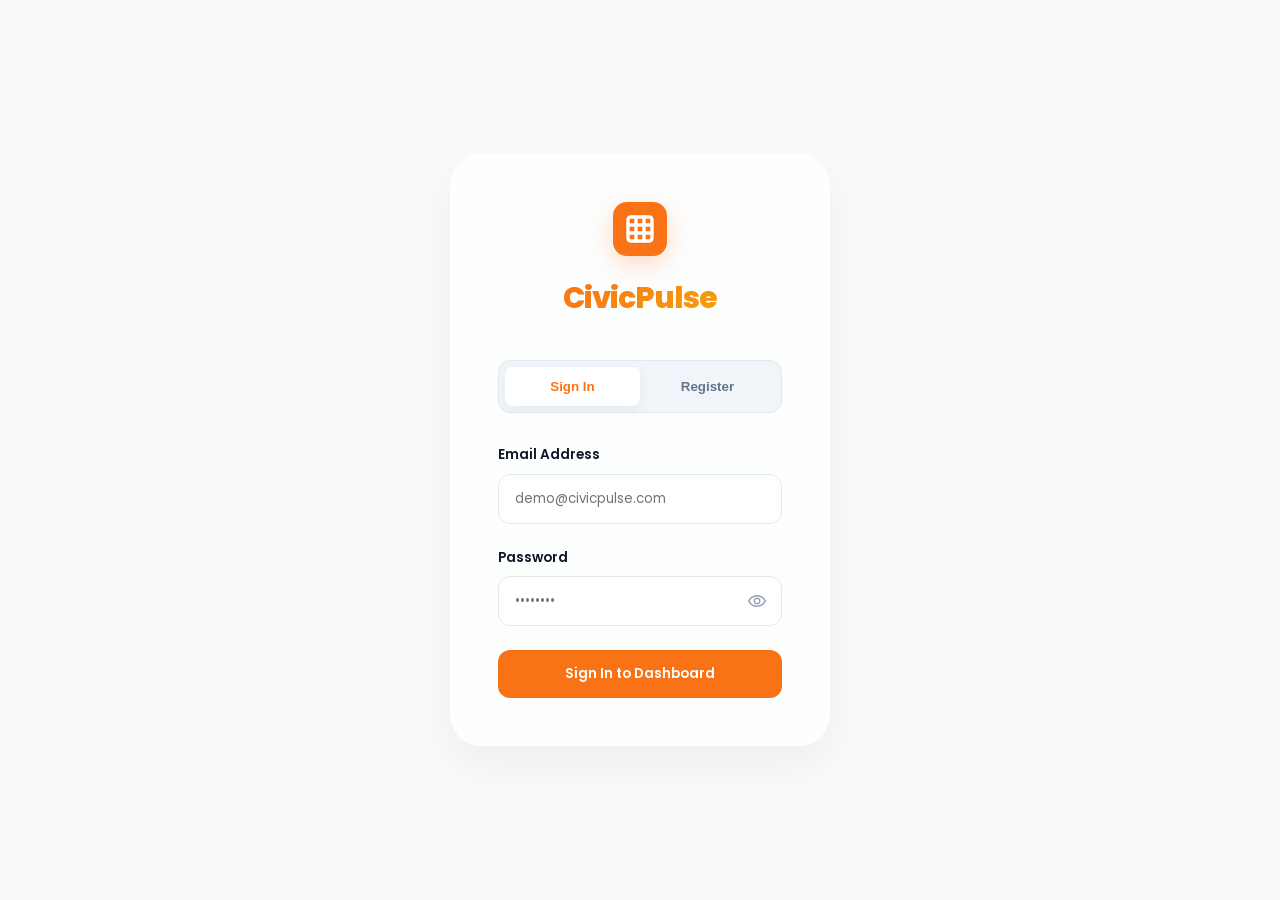
==== index.html @ e0be7079 "first commit" ====
<!DOCTYPE html>
<html lang="en">
<head>
  <script>
    (function() {
      const user = localStorage.getItem('cp_user');
      // If no user, or garbage data, redirect immediately
      if (!user || user === "null" || user === "undefined" || user === "{}") {
        window.location.replace('login.html');
      }
    })();
  </script>
  <style>body { display: none !important; }</style>
  <meta charset="UTF-8">
  <meta name="viewport" content="width=device-width, initial-scale=1.0">
  <title>CivicPulse — Community Issue Reporting</title>
  
  <!-- Fonts & Icons -->
  <link rel="preconnect" href="https://fonts.googleapis.com">
  <link rel="preconnect" href="https://fonts.gstatic.com" crossorigin>
  <link href="https://fonts.googleapis.com/css2?family=Poppins:wght@300;400;500;600;700;800;900&display=swap" rel="stylesheet">
  <link rel="stylesheet" href="https://fonts.googleapis.com/css2?family=Material+Symbols+Outlined:opsz,wght,FILL,GRAD@20..48,100..700,0..1,-50..200" />
  
  <!-- Styles -->
  <link rel="stylesheet" href="style.css">
</head>
<body>

  <div class="animated-bg">
    <div class="blob blob-1"></div>
    <div class="blob blob-2"></div>
    <div class="blob blob-3"></div>
  </div>

  <!-- APP LAYOUT -->

  <!-- APP LAYOUT -->
  <div id="app">
    <!-- SIDEBAR -->
    <aside class="sidebar" id="sidebar">
      <div class="sidebar-logo">
        <div class="sidebar-logo-icon">
          <svg width="24" height="24" viewBox="0 0 24 24" fill="none" stroke="white" stroke-width="2" stroke-linecap="round" stroke-linejoin="round"><rect x="3" y="3" width="18" height="18" rx="2" ry="2"></rect><path d="M9 3v18"></path><path d="M15 3v18"></path><path d="M3 9h18"></path><path d="M3 15h18"></path></svg>
        </div>
        <span>CivicPulse</span>
      </div>
      
      <nav class="sidebar-nav">
        <div class="nav-section-label">Main Menu</div>
        <a class="nav-item active" onclick="showPage('dashboard')" data-page="dashboard">
          <span class="material-symbols-outlined">dashboard</span> Dashboard
        </a>
        <a class="nav-item" onclick="showPage('report')" data-page="report">
          <span class="material-symbols-outlined">edit_note</span> Report Issue
        </a>
        
        <div class="nav-section-label">Community</div>
        <a class="nav-item" onclick="showPage('dashboard', 'All')" data-page="dashboard-all">
          <span class="material-symbols-outlined" style="display: inline-block;">group</span> All Issues
          <span id="open-count" style="margin-left: auto; background: var(--danger); color: white; padding: 2px 8px; border-radius: 10px; font-size: 10px; font-weight: 800;">0</span>
        </a>
        
        <div class="nav-section-label">Account</div>
        <a class="nav-item" onclick="showPage('profile')" data-page="profile">
          <span class="material-symbols-outlined">person</span> My Profile
        </a>
        <a class="nav-item" onclick="handleLogout()">
          <span class="material-symbols-outlined">logout</span> Sign Out
        </a>
      </nav>

      <div class="sidebar-bottom">
        <div class="sidebar-user" onclick="showPage('profile')">
          <div class="user-avatar" id="sidebar-avatar">U</div>
          <div class="user-info">
            <div class="user-name" id="sidebar-name">User Name</div>
            <div class="user-role">Premium Citizen</div>
          </div>
          <span class="material-symbols-outlined" style="font-size: 18px; color: var(--text-muted)">settings</span>
        </div>
      </div>
    </aside>

    <!-- TOPBAR -->
    <header class="topbar">
      <div class="topbar-left">
        <button class="topbar-btn mobile-menu-btn" onclick="toggleSidebar()">
          <span class="material-symbols-outlined">menu</span>
        </button>
        <h1 id="topbar-title">Dashboard</h1>
      </div>
      
      <div class="search-bar">
        <span class="material-symbols-outlined search-icon">search</span>
        <input type="text" placeholder="Search issues, locations..." oninput="handleGlobalSearch(this.value)">
      </div>
      
      <div class="topbar-actions">
        <button class="topbar-btn">
          <span class="material-symbols-outlined">notifications</span>
        </button>
        <div class="topbar-avatar" id="topbar-avatar">D</div>
      </div>
    </header>

    <main class="main-content">
      <!-- GLOBAL ANNOUNCEMENT BAR -->
      <div id="announcement-bar" style="margin-bottom: 32px; border-radius: 16px; background: linear-gradient(90deg, #1E293B, #334155); color: white; padding: 16px 24px; box-shadow: 0 10px 30px rgba(0,0,0,0.15); display: none;">
        <!-- Dynamic Content -->
      </div>

      <!-- DASHBOARD PAGE -->
      <div class="page active" id="page-dashboard">
        <div id="dashboard-default-header">
          <div class="page-header">
            <h2>Community Dashboard</h2>
            <p>Real-time updates on civic issues and resolutions.</p>
          </div>

          <div class="stats-grid" id="stats-grid">
            <div class="stat-card">
              <div class="stat-card-header">
                <div class="stat-icon blue">
                  <span class="material-symbols-outlined">assignment</span>
                </div>
                <span class="stat-change up">+12%</span>
              </div>
              <div class="stat-value" id="stat-total">0</div>
              <div class="stat-label">Total Reports</div>
            </div>
            <div class="stat-card">
              <div class="stat-card-header">
                <div class="stat-icon red">
                  <span class="material-symbols-outlined">error</span>
                </div>
                <span class="stat-change down">-2</span>
              </div>
              <div class="stat-value" id="stat-open">0</div>
              <div class="stat-label">Active Issues</div>
            </div>
            <div class="stat-card">
              <div class="stat-card-header">
                <div class="stat-icon yellow">
                  <span class="material-symbols-outlined">build</span>
                </div>
                <span class="stat-change up">+5</span>
              </div>
              <div class="stat-value" id="stat-progress">0</div>
              <div class="stat-label">In Progress</div>
            </div>
            <div class="stat-card">
              <div class="stat-card-header">
                <div class="stat-icon green">
                  <span class="material-symbols-outlined">check_circle</span>
                </div>
                <span class="stat-change up">+8</span>
              </div>
              <div class="stat-value" id="stat-resolved-count">0</div>
              <div class="stat-label">Resolved Case</div>
            </div>
          </div>
        </div>

        <div id="search-results-header" style="display: none; margin-bottom: 40px;">
          <div class="page-header">
            <h2>Search Results</h2>
            <p>Found <span id="search-count" style="font-weight: 800; color: var(--primary);">0</span> matching reports across your community.</p>
          </div>
        </div>
        
        <!-- TRENDING BANNER (From Image) -->
        <div class="trending-card">
          <div class="trending-content">
            <span class="trending-badge">TRENDING</span>
            <h3>Emergency Water Main Break — OMR</h3>
            <p>Starting at 8 AM • Est. 6hrs Repair</p>
            <button class="trending-btn" onclick="viewIssueDetail(3)">
              View Details <span class="material-symbols-outlined">arrow_forward</span>
            </button>
          </div>
          <div class="trending-icon-wrap">
            <span class="material-symbols-outlined trending-icon">auto_awesome</span>
          </div>
        </div>

        <div class="filter-bar">
          <button class="filter-chip active" onclick="filterIssues('All', this)">All Feeds</button>
          <button class="filter-chip" onclick="filterIssues('Road', this)">Roads</button>
          <button class="filter-chip" onclick="filterIssues('Water', this)">Water</button>
          <button class="filter-chip" onclick="filterIssues('Garbage', this)">Sanitation</button>
          <button class="filter-chip" onclick="filterIssues('Electricity', this)">Power</button>
        </div>

        <div class="issues-grid" id="issuesGrid"></div>
      </div>

      <!-- REPORT PAGE -->
      <div class="page" id="page-report">
        <div class="page-header">
          <h2>Report Issue</h2>
          <p>Document and submit civic issues in your area.</p>
        </div>
        <div class="section-card" style="max-width: 800px;">
          <div class="form-group">
            <label>Title</label>
            <input type="text" class="form-input" id="issue-title" placeholder="What's the issue?">
          </div>
          <div style="display: grid; grid-template-columns: 1fr 1fr; gap: 20px;">
            <div class="form-group">
              <label>Category</label>
              <select class="form-select" id="issue-category">
                <option value="Road">Road / Pothole</option>
                <option value="Water">Water / Leakage</option>
                <option value="Garbage">Garbage / Waste</option>
                <option value="Electricity">Power Issue</option>
                <option value="Streetlight">Streetlight</option>
                <option value="Park">Park / Public Space</option>
              </select>
            </div>
            <div class="form-group">
              <label>Location</label>
              <input type="text" class="form-input" id="issue-street" placeholder="Street / Area">
            </div>
          </div>
          <div class="form-group">
            <label>Description</label>
            <textarea class="form-textarea" id="issue-desc" rows="4" placeholder="Describe the problem details..."></textarea>
          </div>
          <button class="btn btn-primary" id="submitBtn" onclick="submitIssue()">Submit Report</button>
        </div>
      </div>

      <!-- DETAIL PAGE -->
      <div class="page" id="page-detail">
        <div id="detail-content"></div>
      </div>

      <!-- ADMIN MANAGE PAGE -->
      <div class="page" id="page-manage">
        <div class="page-header">
          <h2>Issue Management Console</h2>
          <p>Verify reports, assign volunteers, and track neighborhood resolution progress.</p>
        </div>
        <div class="stats-grid">
          <div class="stat-card">
            <span class="material-symbols-outlined" style="color: var(--primary)">pending_actions</span>
            <div class="stat-value">12</div>
            <div class="stat-label">Pending Verification</div>
          </div>
          <div class="stat-card">
            <span class="material-symbols-outlined" style="color: var(--warning)">engineering</span>
            <div class="stat-value">8</div>
            <div class="stat-label">Critical Assignments</div>
          </div>
        </div>
        <div id="adminIssuesGrid" class="issues-grid" style="margin-top: 30px;">
          <!-- Content populated via JS -->
        </div>
      </div>

      <!-- ANALYTICS PAGE -->
      <div class="page" id="page-analytics">
        <div class="page-header">
          <h2>City Analytics & Insights</h2>
          <p>Data-driven overview of metropolitan issues and resolution efficiency.</p>
        </div>
        
        <div class="stats-grid">
          <div class="stat-card">
            <div class="stat-label">Response Time</div>
            <div class="stat-value">4.2h</div>
            <div class="stat-change up">Avg. Efficiency</div>
          </div>
          <div class="stat-card">
            <div class="stat-label">Resolution Rate</div>
            <div class="stat-value">88%</div>
            <div class="stat-change up">+5% this month</div>
          </div>
          <div class="stat-card">
            <div class="stat-label">Active Volunteers</div>
            <div class="stat-value">1,240</div>
            <div class="stat-change up">+12 today</div>
          </div>
        </div>

        <div class="section-card" style="margin-top: 32px;">
          <div class="section-title">Issue Distribution by Category</div>
          <div class="health-grid" style="grid-template-columns: repeat(auto-fit, minmax(200px, 1fr));">
            <div class="health-item">
              <div class="health-meta"><strong>Roads</strong><span>35%</span></div>
              <div class="pulse-bar"><div class="pulse-inner pulse-blue" style="width: 35%"></div></div>
            </div>
            <div class="health-item">
              <div class="health-meta"><strong>Sanitation</strong><span>25%</span></div>
              <div class="pulse-bar"><div class="pulse-inner pulse-blue" style="width: 25%"></div></div>
            </div>
            <div class="health-item">
              <div class="health-meta"><strong>Water</strong><span>20%</span></div>
              <div class="pulse-bar"><div class="pulse-inner pulse-blue" style="width: 20%"></div></div>
            </div>
            <div class="health-item">
              <div class="health-meta"><strong>Others</strong><span>20%</span></div>
              <div class="pulse-bar"><div class="pulse-inner pulse-blue" style="width: 20%"></div></div>
            </div>
          </div>
        </div>
      </div>

      <!-- SUPER ADMIN GLOBAL CONTROL -->
      <div class="page" id="page-global">
        <div class="page-header">
          <div class="government-badge">
            <span class="material-symbols-outlined">verified_user</span>
            OFFICIAL EXECUTIVE OVERSIGHT
          </div>
          <h2>Global System Control</h2>
          <p>Strategic oversight of city departments, legislative budgets, and macro civic datasets.</p>
        </div>
        
        <div class="executive-grid">
          <div class="exec-card primary">
            <div class="exec-label">Projected Yearly Budget</div>
            <div class="exec-value">₹4.2 Cr</div>
            <div class="exec-chart">↑ 14% vs Last Quarter</div>
          </div>
          <div class="exec-card">
            <div class="exec-label">On-Duty Officers</div>
            <div class="exec-value">254</div>
            <div class="exec-chart">City-Wide Deployment</div>
          </div>
          <div class="exec-card">
            <div class="exec-label">System Integrity</div>
            <div class="exec-value">99.9%</div>
            <div class="exec-chart">Operational Status</div>
          </div>
        </div>

        <div class="broadcast-console">
           <div class="console-header">
             <span class="material-symbols-outlined">campaign</span>
             <h3>Emergency Broadcast System</h3>
           </div>
           <p>Post a government notice that will override all community feeds instantly.</p>
           <textarea id="announcement-input" class="form-input console-input" placeholder="Enter executive directive..."></textarea>
           <div style="display: flex; justify-content: flex-end;">
             <button class="btn btn-primary exec-btn" onclick="postAnnouncement()">
               <span class="material-symbols-outlined">send</span> BROADCAST NOTICE
             </button>
           </div>
        </div>
      </div>

      <!-- SYSTEM HEALTH (IMPLEMENTED) -->
      <div class="page" id="page-system">
        <div class="page-header">
          <h2>Infrastructure Status</h2>
          <p>Real-time technical heartbeat of the CivicPulse metropolitan network.</p>
        </div>
        
        <div class="health-grid">
          <div class="health-item">
            <div class="health-meta">
              <strong>Database Cluster</strong>
              <span>Latency: 12ms</span>
            </div>
            <div class="pulse-bar"><div class="pulse-inner pulse-green" style="width: 95%"></div></div>
          </div>
          <div class="health-item">
            <div class="health-meta">
              <strong>Asset Storage</strong>
              <span>Usage: 4.2 TB / 10 TB</span>
            </div>
            <div class="pulse-bar"><div class="pulse-inner pulse-blue" style="width: 42%"></div></div>
          </div>
          <div class="health-item">
            <div class="health-meta">
              <strong>API Gateway</strong>
              <span>Threats Blocked: 24 (Today)</span>
            </div>
            <div class="pulse-bar"><div class="pulse-inner pulse-green" style="width: 100%"></div></div>
          </div>
        </div>

        <div class="system-monitor-card">
           <div class="monitor-header">
             <div class="live-blink"></div>
             <span>LIVE TRAFFIC MONITOR</span>
           </div>
           <div class="mock-graph">
             <svg width="100%" height="80" viewBox="0 0 1000 100" preserveAspectRatio="none">
               <path d="M0,80 L50,70 L100,85 L150,40 L200,60 L250,20 L300,50 L350,90 L400,30 L450,15 L500,45 L550,75 L600,10 L650,25 L700,55 L750,85 L800,20 L850,40 L900,10 L1000,30" fill="none" stroke="var(--primary)" stroke-width="2">
                 <animate attributeName="d" from="M0,80 L50,70 L100,85 L150,40 L200,60 L250,20 L300,50 L350,90 L400,30 L450,15 L500,45 L550,75 L600,10 L650,25 L700,55 L750,85 L800,20 L850,40 L900,10 L1000,30" to="M0,70 L50,80 L100,75 L150,50 L200,55 L250,30 L300,60 L350,80 L400,40 L450,25 L500,55 L550,65 L600,20 L650,35 L700,45 L750,75 L800,30 L850,50 L900,20 L1000,40" dur="5s" repeatCount="indefinite" />
               </path>
             </svg>
           </div>
        </div>
      </div>

      <!-- USER MANAGEMENT -->
      <div class="page" id="page-users">
        <div class="page-header">
          <h2>Citizen & Staff Management</h2>
          <p>Monitor user activity, handle reports against users, and verify premium citizens.</p>
        </div>
        <div class="card" style="padding: 20px;">
           <table style="width: 100%; text-align: left; border-collapse: collapse;">
             <tr style="border-bottom: 1px solid var(--border-color); color: var(--text-light); font-size: 0.8rem;">
               <th style="padding: 12px;">USER</th>
               <th style="padding: 12px;">ROLE</th>
               <th style="padding: 12px;">STATUS</th>
             </tr>
             <tr>
               <td style="padding: 12px;">Deepa R.</td>
               <td style="padding: 12px;">Citizen</td>
               <td style="padding: 12px;"><span class="status-badge status-resolved">Active</span></td>
             </tr>
             <tr>
               <td style="padding: 12px;">Inspector Rahul</td>
               <td style="padding: 12px;">Admin</td>
               <td style="padding: 12px;"><span class="status-badge status-open">On Duty</span></td>
             </tr>
           </table>
        </div>
      </div>

      <!-- PROFILE PAGE -->
      <div class="page" id="page-profile">
        <div class="page-header">
          <h2>My Profile</h2>
          <p>Your activity and contribution status.</p>
        </div>
        <div class="detail-grid">
          <div class="detail-main">
            <div class="section-card flex items-center gap-3">
              <div id="profile-avatar-large" class="user-avatar" style="width: 80px; height: 80px; font-size: 32px;">U</div>
              <div>
                <h3 id="profile-name-display" style="font-size: 1.5rem; color: white;">User Name</h3>
                <p id="profile-email-display" style="color: var(--text-muted);">email@example.com</p>
              </div>
            </div>
            <div class="section-card">
              <div class="section-title">My Reports</div>
              <div id="my-issues-list"></div>
            </div>
          </div>
        </div>
      </div>
    </main>

    <div id="toastContainer" class="toast-container"></div>
  </div>

  <script src="script.js" defer></script>
</body>
</html>
---- style.css ----
:root {
  --bg-primary: #F8FAFC;
  --bg-secondary: #FFFFFF;
  --bg-tertiary: #F1F5F9;
  
  --primary: #F97316;
  --primary-hover: #EA580C;
  --primary-dim: rgba(249, 115, 22, 0.08);
  
  --success: #10B981;
  --success-dim: rgba(16, 185, 129, 0.08);
  
  --warning: #F59E0B;
  --warning-dim: rgba(245, 158, 11, 0.08);
  
  --danger: #EF4444;
  --danger-dim: rgba(239, 68, 68, 0.08);
  
  --text-main: #0F172A;
  --text-muted: #64748B;
  --text-light: #94A3B8;
  
  --border-color: #E2E8F0;
  --card-shadow: 0 10px 25px -5px rgba(0, 0, 0, 0.05), 0 8px 10px -6px rgba(0, 0, 0, 0.05);
  --sidebar-width: 280px;
  --topbar-height: 80px;
  --radius: 20px;
  --radius-sm: 12px;
  
  /* Category Colors */
  --cat-road: #EFF6FF;
  --icon-road: #2563EB;
  --cat-water: #F0FDF4;
  --icon-water: #16A34A;
  --cat-garbage: #FFFBEB;
  --icon-garbage: #D97706;
  --cat-electricity: #FAF5FF;
  --icon-electricity: #9333EA;
  --cat-streetlight: #EEF2FF;
  --icon-streetlight: #4F46E5;
  --cat-park: #F0FDFA;
  --icon-park: #0D9488;
  
  --primary-gradient: linear-gradient(135deg, #F97316 0%, #F59E0B 100%);
  --primary-shadow: 0 8px 25px rgba(249, 115, 22, 0.2);
}

/* ===================== BASE ===================== */
*, *::before, *::after { box-sizing: border-box; margin: 0; padding: 0; }

html { scroll-behavior: smooth; }

body {
  font-family: 'Poppins', sans-serif;
  background: var(--bg-primary);
  color: var(--text-main);
  overflow-x: hidden;
  min-height: 100vh;
  line-height: 1.5;
  -webkit-font-smoothing: antialiased;
}

.material-symbols-outlined {
  font-family: 'Material Symbols Outlined' !important;
  font-weight: normal;
  font-style: normal;
  display: inline-block;
  line-height: 1;
  text-transform: none;
  letter-spacing: normal;
  word-wrap: normal;
  white-space: nowrap;
  direction: ltr;
  font-feature-settings: 'liga';
}

/* ===================== UTILITY ===================== */
.hidden { display: none !important; }
.flex { display: flex; }
.flex-col { flex-direction: column; }
.items-center { align-items: center; }
.justify-between { justify-content: space-between; }
.gap-1 { gap: 8px; }
.gap-2 { gap: 16px; }
.gap-3 { gap: 24px; }
.w-full { width: 100%; }
.text-center { text-align: center; }

/* ===================== SCROLLBAR ===================== */
::-webkit-scrollbar { width: 6px; }
::-webkit-scrollbar-track { background: var(--bg-tertiary); }
::-webkit-scrollbar-thumb { background: var(--text-light); border-radius: 4px; }
::-webkit-scrollbar-thumb:hover { background: var(--primary); }

/* ===================== ANIMATED BG ===================== */
.animated-bg {
  position: fixed; inset: 0; z-index: 0;
  background: #F8FAFC;
  overflow: hidden;
}

.animated-bg::before {
  content: '';
  position: absolute; inset: 0;
  background-image: 
    radial-gradient(circle at 2px 2px, #E2E8F0 1px, transparent 0);
  background-size: 40px 40px;
  animation: gridDrift 100s linear infinite;
  opacity: 0.5;
}

.animated-bg::after {
  content: '';
  position: absolute; inset: 0;
  background: 
    radial-gradient(circle at 10% 10%, rgba(249, 115, 22, 0.08) 0%, transparent 40%),
    radial-gradient(circle at 90% 90%, rgba(16, 185, 129, 0.08) 0%, transparent 40%),
    radial-gradient(circle at 50% 50%, rgba(249, 115, 22, 0.05) 0%, transparent 60%);
  filter: blur(60px);
  animation: meshFlow 20s ease-in-out infinite alternate;
}

@keyframes meshFlow {
  0% { transform: scale(1) translate(0, 0); }
  100% { transform: scale(1.1) translate(20px, 20px); }
}

@keyframes gridDrift { 0% { transform: translate(0,0); } 100% { transform: translate(40px,40px); } }
@keyframes spin { from { transform: rotate(0deg); } to { transform: rotate(360deg); } }

.blob {
  position: absolute;
  width: 500px; height: 500px;
  background: var(--primary-gradient);
  filter: blur(80px);
  opacity: 0.15;
  border-radius: 50%;
  z-index: 0;
}
/* ===================== EXECUTIVE UI (IAS/IPS/MLA) ===================== */
.government-badge {
  display: inline-flex;
  align-items: center;
  gap: 8px;
  background: rgba(249, 115, 22, 0.1);
  color: var(--primary);
  padding: 8px 16px;
  border-radius: 100px;
  font-size: 0.75rem;
  font-weight: 800;
  letter-spacing: 1px;
  margin-bottom: 16px;
  border: 1px solid rgba(249, 115, 22, 0.2);
}

.executive-grid {
  display: grid;
  grid-template-columns: repeat(auto-fit, minmax(280px, 1fr));
  gap: 24px;
  margin-top: 32px;
}

.exec-card {
  background: white;
  padding: 32px;
  border-radius: 24px;
  border: 1px solid var(--border-color);
  box-shadow: 0 10px 30px rgba(0,0,0,0.03);
  transition: all 0.4s cubic-bezier(0.16, 1, 0.3, 1);
  animation: cardEntry 0.6s ease-out backwards;
}

.exec-card:nth-child(2) { animation-delay: 0.1s; }
.exec-card:nth-child(3) { animation-delay: 0.2s; }

@keyframes cardEntry {
  from { opacity: 0; transform: translateY(20px); }
  to { opacity: 1; transform: translateY(0); }
}

.exec-card.primary {
  background: linear-gradient(135deg, #1E293B 0%, #334155 100%);
  color: white;
  border: none;
}

.exec-card:hover { 
  transform: translateY(-5px); 
  box-shadow: 0 20px 40px rgba(0,0,0,0.06); 
}

.exec-label { font-size: 0.85rem; font-weight: 600; opacity: 0.7; margin-bottom: 12px; }
.exec-value { font-size: 2.25rem; font-weight: 800; letter-spacing: -1px; margin-bottom: 8px; }
.exec-chart { font-size: 0.8rem; font-weight: 700; color: #10B981; }
.exec-card.primary .exec-chart { color: #34D399; }

.broadcast-console {
  margin-top: 40px;
  background: #F8FAFC;
  border: 1px solid var(--border-color);
  padding: 40px;
  border-radius: 32px;
}

.console-header {
  display: flex;
  align-items: center;
  gap: 16px;
  margin-bottom: 16px;
}

.console-header h3 { font-size: 1.5rem; color: var(--text-main); }
.console-header span { color: var(--primary); font-size: 32px; }

.console-input {
  min-height: 150px;
  background: white;
  margin: 24px 0;
  border-radius: 20px;
  padding: 24px;
  font-size: 1.05rem;
}

.exec-btn {
  padding: 16px 48px;
  border-radius: 14px;
  font-weight: 700;
  font-size: 
  0.95rem;
  letter-spacing: 0.5px;
}

/* ===================== SYSTEM HEALTH UI ===================== */
.health-grid {
  display: grid;
  grid-template-columns: repeat(auto-fit, minmax(320px, 1fr));
  gap: 24px;
  margin-top: 32px;
}

.health-item {
  background: white;
  padding: 24px;
  border-radius: 20px;
  border: 1px solid var(--border-color);
}

.health-meta {
  display: flex;
  justify-content: space-between;
  margin-bottom: 16px;
  font-size: 0.9rem;
}

.pulse-bar {
  height: 8px;
  background: #F1F5F9;
  border-radius: 4px;
  overflow: hidden;
}

.pulse-inner { height: 100%; border-radius: 4px; transition: width 1.5s ease-in-out; }
.pulse-green { background: #10B981; box-shadow: 0 0 10px rgba(16, 185, 129, 0.3); }
.pulse-blue { background: var(--primary); box-shadow: 0 0 10px rgba(37, 99, 235, 0.3); }

.system-monitor-card {
  margin-top: 40px;
  background: #0F172A;
  padding: 32px;
  border-radius: 24px;
  color: white;
}

.monitor-header { display: flex; align-items: center; gap: 12px; margin-bottom: 24px; font-weight: 700; font-size: 0.8rem; opacity: 0.8; }
.live-blink { width: 10px; height: 10px; background: #EF4444; border-radius: 50%; animation: blink 1s infinite; }
@keyframes blink { 0%, 100% { opacity: 1; transform: scale(1); } 50% { opacity: 0.4; transform: scale(0.8); } }

.mock-graph { opacity: 0.4; pointer-events: none; }
.blob-1 { top: -200px; left: -200px; animation: orbit 20s linear infinite; }
.blob-2 { bottom: -200px; right: -200px; animation: orbit 25s linear reverse infinite; }
.blob-3 { top: 50%; left: 50%; width: 300px; height: 300px; background: #10B981; opacity: 0.1; animation: float 10s ease-in-out infinite; }

@keyframes orbit { from { transform: rotate(0deg) translateX(100px) rotate(0deg); } to { transform: rotate(360deg) translateX(100px) rotate(-360deg); } }
@keyframes float { 0%, 100% { transform: translate(-50%, -50%) translateY(0); } 50% { transform: translate(-50%, -50%) translateY(-50px); } }

/* ===================== AUTH PAGE ===================== */
#auth-page {
  position: fixed; inset: 0; z-index: 1000;
  display: flex;
  align-items: center;
  justify-content: center;
  background: #F8FAFC;
  overflow: hidden;
}

.auth-form-container { 
  width: 100%; 
  max-width: 420px;
  background: rgba(255, 255, 255, 0.7);
  backdrop-filter: blur(20px);
  padding: 48px;
  border-radius: 32px;
  box-shadow: 0 20px 50px rgba(0,0,0,0.05), inset 0 0 0 1px rgba(255,255,255,0.8);
  animation: authFadeIn 0.8s cubic-bezier(0.16, 1, 0.3, 1);
  position: relative;
  z-index: 2;
}

@keyframes authFadeIn {
  from { opacity: 0; transform: translateY(40px) scale(0.95); }
  to { opacity: 1; transform: translateY(0) scale(1); }
}

.auth-logo {
  display: flex;
  flex-direction: column;
  align-items: center;
  gap: 16px;
  margin-bottom: 40px;
}

.auth-logo span {
  font-size: 1.8rem;
  font-weight: 800;
  background: var(--primary-gradient);
  -webkit-background-clip: text;
  -webkit-text-fill-color: transparent;
  letter-spacing: -1px;
}

.auth-city-svg {
  width: 420px;
  max-width: 90%;
  z-index: 1;
  filter: drop-shadow(0 20px 40px rgba(0,0,0,0.4));
  animation: float 6s ease-in-out infinite;
}

@keyframes float { 0%, 100% { transform: translateY(0); } 50% { transform: translateY(-20px); } }

.auth-tagline {
  z-index: 1;
  display: flex;
  flex-direction: column;
  align-items: center;
  width: 100%;
  max-width: 580px;
}

.auth-tagline h1 {
  font-family: 'Poppins', sans-serif;
  font-size: 3.5rem;
  font-weight: 900;
  background: linear-gradient(135deg, var(--primary) 0%, #F59E0B 100%);
  -webkit-background-clip: text;
  -webkit-text-fill-color: transparent;
  background-clip: text;
  letter-spacing: -2px;
  line-height: 1.1;
  text-transform: uppercase;
  margin-bottom: 24px;
}

.auth-tagline p {
  color: var(--text-muted);
  font-size: 1.25rem;
  max-width: 480px;
  line-height: 1.7;
  font-weight: 500;
}

.auth-right {
  width: 100%;
  max-width: 520px;
  display: flex;
  align-items: center;
  justify-content: center;
  padding: 40px 20px;
  overflow-y: auto;
}

.auth-form-container { width: 100%; max-width: 380px; }

.auth-logo {
  display: flex;
  align-items: center;
  justify-content: center;
  gap: 20px;
  margin-bottom: 40px;
  width: auto;
}

.auth-logo-icon {
  width: 54px;
  height: 54px;
  background: var(--primary);
  border-radius: 14px;
  display: flex;
  align-items: center;
  justify-content: center;
  color: white;
  box-shadow: 0 8px 24px rgba(249, 115, 22, 0.25);
  flex-shrink: 0;
}

.auth-logo-icon .material-symbols-outlined {
  font-family: 'Material Symbols Outlined' !important;
  font-size: 32px !important;
  line-height: 1;
  letter-spacing: normal;
  text-transform: none;
  display: inline-block;
  white-space: nowrap;
  word-wrap: normal;
  direction: ltr;
  -webkit-font-feature-settings: 'liga';
  -webkit-font-smoothing: antialiased;
}

.auth-logo span {
  font-family: 'Poppins', sans-serif;
  font-size: 1.85rem;
  font-weight: 800;
  color: var(--text-main);
  letter-spacing: -1px;
}

.auth-tabs {
  display: flex;
  background: var(--bg-tertiary);
  border-radius: var(--radius-sm);
  padding: 6px;
  margin-bottom: 32px;
  border: 1px solid var(--border-color);
}

.auth-tab {
  flex: 1;
  padding: 12px;
  border: none;
  background: transparent;
  color: var(--text-muted);
  font-weight: 600;
  cursor: pointer;
  border-radius: 8px;
  transition: all 0.3s cubic-bezier(0.4, 0, 0.2, 1);
}

.auth-tab.active {
  background: var(--bg-secondary);
  color: var(--primary);
  box-shadow: 0 4px 12px rgba(0,0,0,0.05);
}

.form-group { margin-bottom: 24px; }
.form-group label {
  display: block;
  font-size: 0.85rem;
  font-weight: 600;
  color: var(--text-secondary);
  margin-bottom: 8px;
}

.form-input, .form-select, .form-textarea {
  width: 100%;
  padding: 14px 16px;
  background: var(--bg-secondary);
  border: 1px solid var(--border-color);
  border-radius: var(--radius-sm);
  color: var(--text-main);
  font-family: inherit;
  outline: none;
  transition: all 0.2s;
}

.form-input:focus {
  border-color: var(--primary);
  box-shadow: 0 0 0 4px var(--primary-dim);
}

.password-wrapper { position: relative; }
.pass-toggle {
  position: absolute; right: 14px; top: 50%; transform: translateY(-50%);
  background: none; border: none; color: var(--text-muted); cursor: pointer;
}

.btn {
  display: inline-flex; align-items: center; justify-content: center;
  padding: 14px 28px;
  border-radius: var(--radius-sm);
  font-weight: 600;
  cursor: pointer;
  transition: all 0.3s;
  border: none;
  font-family: inherit;
}

.btn-primary {
  background: var(--primary);
  color: white;
  width: 100%;
}

.btn-primary:hover {
  background: var(--primary-hover);
  transform: translateY(-2px);
  box-shadow: 0 8px 25px rgba(37, 99, 235, 0.2);
}

.btn-outline {
  background: transparent;
  border: 1px solid var(--border-color);
  color: var(--text-main);
}

.btn-outline:hover { background: var(--bg-tertiary); border-color: var(--text-light); }

/* ===================== APP LAYOUT ===================== */
#app { display: flex; min-height: 100vh; opacity: 0; pointer-events: none; transition: opacity 0.4s ease; }
#app.visible { opacity: 1; pointer-events: auto; }

.sidebar {
  width: var(--sidebar-width);
  height: 100vh;
  background: var(--bg-secondary);
  border-right: 1px solid var(--border-color);
  position: fixed;
  left: 0; top: 0;
  display: flex;
  flex-direction: column;
  z-index: 100;
}

.sidebar-logo {
  padding: 0 24px;
  height: var(--topbar-height);
  display: flex;
  align-items: center;
  gap: 12px;
  border-bottom: 1px solid var(--border-color);
}

.sidebar-logo-icon {
  width: 40px; height: 40px;
  background: linear-gradient(135deg, var(--primary), #F59E0B);
  border-radius: 12px;
  display: flex; align-items: center; justify-content: center;
  box-shadow: 0 4px 12px rgba(37, 99, 235, 0.15);
}

.sidebar-logo span {
  font-family: 'Poppins', sans-serif;
  font-size: 1.25rem;
  font-weight: 800;
  color: var(--text-main);
  letter-spacing: -0.5px;
}

.sidebar-nav {
  flex: 1;
  padding: 24px 16px;
  overflow-y: auto;
}

.nav-section-label {
  padding: 0 12px;
  margin: 20px 0 8px;
  font-size: 0.7rem;
  font-weight: 700;
  text-transform: uppercase;
  color: var(--text-muted);
  letter-spacing: 1px;
}

.nav-item {
  display: flex;
  align-items: center;
  gap: 16px;
  padding: 12px 16px;
  color: var(--text-muted);
  text-decoration: none;
  border-radius: 12px;
  margin-bottom: 6px;
  cursor: pointer;
  transition: all 0.3s ease;
  font-weight: 500;
}

.nav-item .material-symbols-outlined { font-size: 22px; width: 24px; text-align: center; }

.nav-item:hover {
  background: var(--bg-tertiary);
  color: var(--text-main);
}

.nav-item.active {
  background: var(--primary-dim);
  color: var(--primary);
  font-weight: 600;
}

.sidebar-bottom {
  padding: 20px;
  border-top: 1px solid var(--border-color);
}

.sidebar-user {
  display: flex;
  align-items: center;
  gap: 12px;
  padding: 16px;
  background: var(--bg-tertiary);
  border-radius: 16px;
  cursor: pointer;
  transition: all 0.2s;
}

.sidebar-user:hover {
  background: #E2E8F0;
}

.user-avatar {
  width: 44px; height: 44px;
  border-radius: 14px;
  background: linear-gradient(135deg, var(--primary), #06B6D4);
  display: flex; align-items: center; justify-content: center;
  font-weight: 700;
  color: white;
  box-shadow: 0 4px 10px rgba(37, 99, 235, 0.15);
}

.user-info { flex: 1; min-width: 0; }
.user-name { font-size: 0.95rem; font-weight: 700; color: var(--text-main); white-space: nowrap; overflow: hidden; text-overflow: ellipsis; }
.user-role { font-size: 0.75rem; color: var(--text-light); font-weight: 500; }

/* ===================== TOPBAR ===================== */
.topbar {
  position: fixed;
  top: 0; left: var(--sidebar-width); right: 0;
  height: var(--topbar-height);
  padding: 0 40px;
  background: rgba(248, 250, 252, 0.8);
  backdrop-filter: blur(12px);
  display: flex;
  align-items: center;
  justify-content: space-between;
  z-index: 90;
}

.topbar-left { display: flex; align-items: center; min-width: 200px; }
.topbar-left h1 { font-family: 'Poppins', sans-serif; font-size: 1.25rem; font-weight: 800; color: var(--text-main); margin: 0; }

.search-bar { 
  flex: 1; max-width: 500px; position: relative; margin: 0 40px; display: flex; align-items: center;
}
.search-bar .search-icon {
  position: absolute; left: 16px; color: var(--text-light); z-index: 2; pointer-events: none;
}
.search-bar input { 
  width: 100%; padding: 12px 16px 12px 48px; background: var(--bg-secondary); border: 1px solid var(--border-color); 
  border-radius: 12px; color: var(--text-main); outline: none; transition: all 0.3s; font-size: 0.95rem; font-family: 'Poppins', sans-serif;
}
.search-bar input:focus { border-color: var(--primary); box-shadow: 0 4px 12px var(--primary-dim); }

.topbar-actions { display: flex; align-items: center; gap: 16px; }
.topbar-btn { 
  width: 44px; height: 44px; border-radius: 12px; background: var(--bg-secondary); border: 1px solid var(--border-color); 
  color: var(--text-light); cursor: pointer; transition: all 0.3s; display: flex; align-items: center; justify-content: center;
}
.topbar-btn:hover { background: var(--bg-tertiary); color: var(--primary); border-color: var(--primary-dim); }

.topbar-avatar { 
  width: 44px; height: 44px; border-radius: 12px; background: var(--primary-gradient); color: white;
  display: flex; align-items: center; justify-content: center; font-weight: 800; font-size: 1.1rem;
  box-shadow: var(--primary-shadow); cursor: pointer;
}

/* ===================== MAIN CONTENT ===================== */
.main-content {
  margin-left: var(--sidebar-width);
  margin-top: var(--topbar-height);
  padding: 40px;
  flex: 1;
  min-height: 100vh;
  background: var(--bg-primary);
  position: relative;
}

#detail-content { min-height: 600px; }

.page { display: none; animation: fadeIn 0.4s ease-out; }
.page.active { display: block; }

.page { 
  display: none; 
}

.page.active { 
  display: block; 
  opacity: 1;
  animation: pageAppear 0.5s cubic-bezier(0.4, 0, 0.2, 1) forwards; 
}

.page-header { 
  margin-bottom: 40px; 
  position: relative;
  z-index: 5;
}

.page-header h2 { 
  font-family: 'Poppins', sans-serif; 
  font-size: 2.25rem; 
  font-weight: 800; 
  color: var(--text-main); 
  letter-spacing: -0.5px; 
}

@keyframes pageAppear { 
  from { opacity: 0; } 
  to { opacity: 1; } 
}
.page-header p { color: var(--text-muted); margin-top: 8px; font-weight: 500; }

/* ===================== DASHBOARD ===================== */
.stats-grid {
  display: grid;
  grid-template-columns: repeat(auto-fit, minmax(240px, 1fr));
  gap: 24px;
  margin-bottom: 40px;
}

.stat-card {
  background: var(--bg-secondary);
  border: 1px solid var(--border-color);
  border-radius: var(--radius);
  padding: 24px;
  position: relative;
  overflow: hidden;
  transition: all 0.3s;
  box-shadow: var(--card-shadow);
}

.stat-card:hover { transform: translateY(-4px); box-shadow: 0 15px 35px -10px rgba(0, 0, 0, 0.08); }

.stat-card-header { 
  display: flex; 
  justify-content: space-between; 
  align-items: center; 
  margin-bottom: 24px; 
}

.stat-icon {
  width: 54px; height: 54px;
  border-radius: 16px;
  display: flex; align-items: center; justify-content: center;
  font-size: 24px;
  flex-shrink: 0;
}

.stat-icon.blue { background: #EFF6FF; color: #2563EB; }
.stat-icon.red { background: #FEF2F2; color: #EF4444; }
.stat-icon.yellow { background: #FFFBEB; color: #D97706; }
.stat-icon.green { background: #F0FDF4; color: #10B981; }

.stat-change { font-size: 0.8rem; font-weight: 700; padding: 4px 8px; border-radius: 8px; }
.stat-change.up { background: #F0FDF4; color: #10B981; }
.stat-change.down { background: #FEF2F2; color: #EF4444; }

.stat-value { font-size: 2.5rem; font-weight: 700; color: var(--text-main); margin-bottom: 8px; letter-spacing: -1px; }
.stat-label { color: var(--text-light); font-size: 0.85rem; font-weight: 600; text-transform: uppercase; letter-spacing: 0.5px; }

/* ===================== TRENDING CARD ===================== */
.trending-card {
  background: linear-gradient(135deg, #F97316 0%, #F59E0B 100%);
  border-radius: 24px;
  padding: 40px;
  margin-bottom: 40px;
  display: flex;
  justify-content: space-between;
  align-items: center;
  color: white;
  position: relative;
  overflow: hidden;
  box-shadow: 0 20px 40px rgba(249, 115, 22, 0.2);
}

.trending-content { 
  z-index: 1; 
  display: flex; 
  flex-direction: column; 
  align-items: flex-start; 
}

.trending-badge {
  display: inline-block;
  background: rgba(255,255,255,0.2);
  padding: 6px 14px;
  border-radius: 30px;
  font-size: 0.75rem;
  font-weight: 800;
  margin-bottom: 16px;
  letter-spacing: 0.5px;
}

.trending-card h3 {
  font-family: 'Poppins', sans-serif;
  font-size: 1.75rem;
  font-weight: 800;
  margin-bottom: 8px;
}

.trending-card p {
  opacity: 0.9;
  font-weight: 500;
  margin-bottom: 24px;
}

.trending-btn {
  background: white;
  color: #F97316;
  border: none;
  padding: 14px 40px;
  border-radius: 100px;
  font-weight: 800;
  font-size: 0.95rem;
  cursor: pointer;
  display: flex;
  align-items: center;
  gap: 10px;
  transition: all 0.3s;
}

.trending-btn:hover { transform: translateY(-3px); box-shadow: 0 10px 20px rgba(0,0,0,0.15); }

.trending-icon-wrap { font-size: 48px; opacity: 0.8; z-index: 1; }

/* ===================== FILTERS & GRID ===================== */
.filter-bar {
  display: flex; 
  align-items: center; 
  gap: 12px; 
  margin-bottom: 40px; 
  flex-wrap: wrap;
  padding: 4px;
}

.filter-chip {
  padding: 12px 24px;
  background: var(--bg-secondary);
  border: 1px solid var(--border-color);
  border-radius: 30px;
  color: var(--text-muted);
  font-size: 0.9rem;
  font-weight: 600;
  cursor: pointer;
  transition: all 0.2s;
}

.filter-chip:hover { border-color: var(--primary); color: var(--primary); }

.filter-chip.active { background: var(--primary); color: white; border-color: var(--primary); box-shadow: 0 8px 20px -4px rgba(37, 99, 235, 0.3); }

.issues-grid {
  display: grid;
  grid-template-columns: repeat(auto-fill, minmax(350px, 1fr));
  gap: 24px;
}

.issue-card {
  background: var(--bg-secondary);
  border: 1px solid var(--border-color);
  border-radius: var(--radius);
  overflow: hidden;
  transition: all 0.4s cubic-bezier(0.4, 0, 0.2, 1);
  cursor: pointer;
  display: flex;
  flex-direction: column;
  box-shadow: var(--card-shadow);
}

.issue-card:hover { transform: translateY(-8px); box-shadow: 0 20px 40px -10px rgba(0,0,0,0.1); }

.issue-card-img {
  height: 200px;
  background: var(--bg-tertiary);
  position: relative;
  display: flex; align-items: center; justify-content: center;
  transition: all 0.4s;
}

.issue-card-img .material-symbols-outlined {
  font-size: 80px;
  opacity: 0.1;
  transform: rotate(-10deg);
}

.issue-card:hover .issue-card-img .material-symbols-outlined {
  opacity: 0.2;
  transform: rotate(0deg) scale(1.1);
}

.cat-badge {
  position: absolute; top: 16px; left: 16px;
  padding: 6px 14px;
  border-radius: 8px;
  font-size: 0.7rem;
  font-weight: 800;
  text-transform: uppercase;
  letter-spacing: 1px;
}

.status-label-badge {
  position: absolute; top: 16px; right: 16px;
  padding: 6px 12px;
  border-radius: 8px;
  font-size: 0.7rem;
  font-weight: 800;
  box-shadow: 0 4px 10px rgba(0,0,0,0.1);
}

.status-label-badge.open { background: var(--bg-secondary); color: var(--danger); border: 1px solid var(--danger-dim); }
.status-label-badge.inprogress { background: var(--warning); color: white; }
.status-label-badge.resolved { background: var(--success); color: white; }

.cat-badge.road { background: #3B82F6; color: white; }
.cat-badge.water { background: #0EA5E9; color: white; }
.cat-badge.garbage { background: #F59E0B; color: white; }
.cat-badge.electricity { background: #8B5CF6; color: white; }
.cat-badge.streetlight { background: #6366F1; color: white; }
.cat-badge.park { background: #10B981; color: white; }

.issue-card-body { padding: 24px; flex: 1; display: flex; flex-direction: column; }

.issue-card-header { margin-bottom: 12px; }
.issue-card-title { font-size: 1.25rem; font-weight: 800; color: var(--text-main); line-height: 1.3; margin-bottom: 8px; }
.status-badge { display: none; }

.issue-card-desc { color: var(--text-muted); font-size: 0.95rem; margin-bottom: 20px; display: -webkit-box; -webkit-line-clamp: 2; -webkit-box-orient: vertical; overflow: hidden; }

.issue-card-meta { 
  display: flex; 
  flex-wrap: wrap; 
  gap: 16px; 
  margin-top: auto; 
  padding-top: 16px; 
  border-top: 1px solid var(--border-color); 
}

.issue-card-meta span { 
  display: flex; 
  align-items: center; 
  gap: 8px; 
  font-size: 0.85rem; 
  color: var(--text-light); 
  font-weight: 500; 
}

.issue-card-meta .material-symbols-outlined { font-size: 18px; color: var(--primary); }

.issue-card-footer { display: flex; gap: 12px; margin-top: 24px; }
.issue-card-footer .btn { flex: 1; justify-content: center; font-size: 0.8rem; padding: 10px 14px; font-weight: 700; }
.issue-card-footer .material-symbols-outlined { font-size: 18px; }

/* ===================== DETAIL PAGE ===================== */
.back-btn { margin-bottom: 32px; }

.detail-grid { display: grid; grid-template-columns: 1fr 340px; gap: 32px; }

.section-card { background: var(--bg-secondary); border: 1px solid var(--border-color); border-radius: var(--radius); padding: 32px; margin-bottom: 24px; box-shadow: var(--card-shadow); }
.section-title { font-family: 'Poppins', sans-serif; font-size: 1.25rem; font-weight: 800; color: var(--text-main); margin-bottom: 24px; }

.status-track { 
  display: flex; justify-content: space-between; position: relative; margin: 40px 0; padding: 0 20px; 
}
.status-track::before { 
  content: ''; position: absolute; top: 20px; left: 10%; right: 10%; height: 4px; background: var(--bg-tertiary); z-index: 1; border-radius: 2px;
}
.status-step { 
  position: relative; z-index: 2; display: flex; flex-direction: column; align-items: center; gap: 12px; flex: 1;
}
.status-step-dot { 
  width: 44px; height: 44px; border-radius: 50%; background: var(--bg-secondary); border: 2px solid var(--border-color); display: flex; align-items: center; justify-content: center; transition: all 0.4s; color: var(--text-light);
}
.status-step.done .status-step-dot { background: var(--success); border-color: var(--success); color: white; }
.status-step.active .status-step-dot { background: var(--primary); border-color: var(--primary); color: white; box-shadow: 0 0 20px var(--primary-dim); }
.status-step-label { font-size: 0.85rem; font-weight: 700; color: var(--text-light); }
.status-step.active .status-step-label { color: var(--primary); }
.status-step.done .status-step-label { color: var(--success); }

.info-item {
  padding-bottom: 16px;
  border-bottom: 1px solid var(--bg-tertiary);
}
.info-item:last-child { border-bottom: none; }
.info-label { font-size: 0.75rem; font-weight: 700; color: var(--text-light); text-transform: uppercase; letter-spacing: 0.5px; margin-bottom: 4px; }
.info-value { font-size: 1rem; font-weight: 600; color: var(--text-main); }

.mobile-menu-btn { display: none; }

@media (max-width: 768px) {
  :root { --sidebar-width: 0px; }
  
  .sidebar { transform: translateX(-100%); z-index: 1000; width: 280px; transition: transform 0.4s cubic-bezier(0.4, 0, 0.2, 1); box-shadow: 20px 0 60px rgba(0,0,0,0.1); }
  .sidebar.open { transform: translateX(0); }

  .topbar { left: 0; flex-direction: column; height: auto; padding: 12px 16px; gap: 8px; position: fixed; top: 0; background: rgba(255, 255, 255, 0.98); border-bottom: 1px solid var(--border-color); }
  .topbar-left { width: 100%; display: flex; align-items: center; justify-content: flex-start; gap: 12px; }
  .topbar-left h1 { display: block; font-size: 1.1rem; flex: 1; white-space: nowrap; overflow: hidden; text-overflow: ellipsis; margin-right: 60px; }
  
  .search-bar { width: 100%; margin: 8px 0 4px 0; }
  .search-bar input { background: var(--bg-secondary); border: 1px solid var(--border-color); }
  
  .topbar-actions { position: absolute; right: 16px; top: 12px; height: 44px; display: flex; align-items: center; gap: 8px; }

  .main-content { margin-left: 0; padding: 20px; padding-top: 140px; width: 100%; overflow-x: hidden; }
  
  .mobile-menu-btn { display: flex !important; }
  .page-header p { font-size: 0.9rem; }
  
  .stats-grid { grid-template-columns: 1fr; gap: 16px; }
  .stat-card { padding: 20px; }
  .stat-value { font-size: 2rem; }
  
  .issue-card-img { height: 160px; }
  .detail-grid { grid-template-columns: 1fr; }
  
  .issues-grid { grid-template-columns: 1fr; }
  .trending-card { flex-direction: column; padding: 24px; text-align: center; gap: 24px; }
  .trending-btn { width: 100%; justify-content: center; }
  .trending-icon-wrap { display: none; }
}

@media (max-width: 1024px) {
  .auth-container { grid-template-columns: 1fr; height: 100vh; overflow-y: auto; display: block; }
  .auth-hero { display: none !important; }
  .auth-form-side { 
    padding: 40px 20px; 
    min-height: 100vh;
    display: flex; 
    align-items: center; 
    justify-content: center;
  }
  .auth-card { 
    width: 100%; 
    max-width: 400px;
    box-shadow: none; 
    background: transparent; 
    padding: 0;
    margin: 0;
  }
}
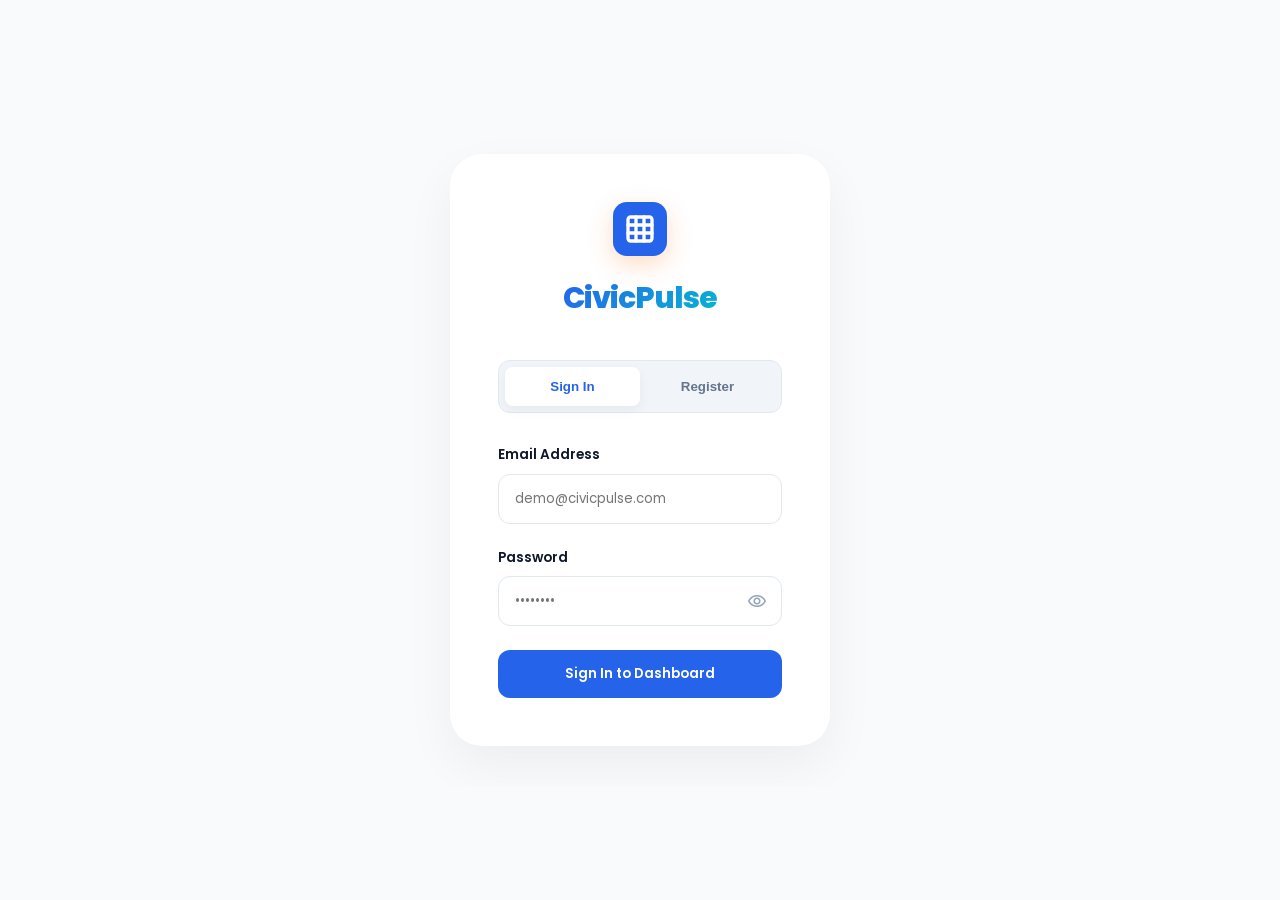
==== commit e64cfb9e: "changed the logic" ====
--- a/index.html
+++ b/index.html
@@ -64,19 +64,24 @@
         <a class="nav-item" onclick="showPage('profile')" data-page="profile">
           <span class="material-symbols-outlined">person</span> My Profile
         </a>
+        <a class="nav-item" onclick="showPage('settings')" data-page="settings">
+          <span class="material-symbols-outlined">settings</span> Settings
+        </a>
         <a class="nav-item" onclick="handleLogout()">
           <span class="material-symbols-outlined">logout</span> Sign Out
         </a>
       </nav>
 
       <div class="sidebar-bottom">
-        <div class="sidebar-user" onclick="showPage('profile')">
-          <div class="user-avatar" id="sidebar-avatar">U</div>
-          <div class="user-info">
-            <div class="user-name" id="sidebar-name">User Name</div>
-            <div class="user-role">Premium Citizen</div>
-          </div>
-          <span class="material-symbols-outlined" style="font-size: 18px; color: var(--text-muted)">settings</span>
+        <div class="sidebar-user">
+          <div class="sidebar-user-clickable" onclick="showPage('profile')" style="display: flex; align-items: center; gap: 12px; flex: 1; cursor: pointer;">
+            <div class="user-avatar" id="sidebar-avatar">U</div>
+            <div class="user-info">
+              <div class="user-name" id="sidebar-name">User Name</div>
+              <div class="user-role">Premium Citizen</div>
+            </div>
+          </div>
+          <span class="material-symbols-outlined settings-icon-btn" onclick="openSettings()" style="font-size: 20px; color: var(--text-muted); cursor: pointer; padding: 8px; border-radius: 50%; transition: background 0.3s;">settings</span>
         </div>
       </div>
     </aside>
@@ -92,14 +97,26 @@
       
       <div class="search-bar">
         <span class="material-symbols-outlined search-icon">search</span>
-        <input type="text" placeholder="Search issues, locations..." oninput="handleGlobalSearch(this.value)">
+        <input type="text" placeholder="Search issues, locations..." oninput="handleGlobalSearch(this.value)" autocomplete="off">
       </div>
       
       <div class="topbar-actions">
-        <button class="topbar-btn">
-          <span class="material-symbols-outlined">notifications</span>
-        </button>
-        <div class="topbar-avatar" id="topbar-avatar">D</div>
+        <div style="position: relative;">
+          <button class="topbar-btn" onclick="toggleNotifications()">
+            <span class="material-symbols-outlined">notifications</span>
+            <span id="notif-dot" style="position: absolute; top: 8px; right: 8px; width: 8px; height: 8px; background: var(--danger); border-radius: 50%; display: none;"></span>
+          </button>
+          <div id="notif-dropdown" class="notif-dropdown">
+            <div class="notif-header">
+              <span>Notifications</span>
+              <button onclick="clearNotifications()" style="background: none; border: none; color: var(--primary); font-size: 0.75rem; font-weight: 700; cursor: pointer;">Clear All</button>
+            </div>
+            <div id="notif-list" class="notif-list">
+              <!-- Dynamic items -->
+            </div>
+          </div>
+        </div>
+        <div class="topbar-avatar" id="topbar-avatar" onclick="showPage('profile')">D</div>
       </div>
     </header>
 
@@ -168,20 +185,8 @@
           </div>
         </div>
         
-        <!-- TRENDING BANNER (From Image) -->
-        <div class="trending-card">
-          <div class="trending-content">
-            <span class="trending-badge">TRENDING</span>
-            <h3>Emergency Water Main Break — OMR</h3>
-            <p>Starting at 8 AM • Est. 6hrs Repair</p>
-            <button class="trending-btn" onclick="viewIssueDetail(3)">
-              View Details <span class="material-symbols-outlined">arrow_forward</span>
-            </button>
-          </div>
-          <div class="trending-icon-wrap">
-            <span class="material-symbols-outlined trending-icon">auto_awesome</span>
-          </div>
-        </div>
+        <!-- DYNAMIC HERO BANNER -->
+        <div id="hero-banner"></div>
 
         <div class="filter-bar">
           <button class="filter-chip active" onclick="filterIssues('All', this)">All Feeds</button>
@@ -197,7 +202,6 @@
       <!-- REPORT PAGE -->
       <div class="page" id="page-report">
         <div class="page-header">
-          <h2>Report Issue</h2>
           <p>Document and submit civic issues in your area.</p>
         </div>
         <div class="section-card" style="max-width: 800px;">
@@ -426,21 +430,129 @@
       <!-- PROFILE PAGE -->
       <div class="page" id="page-profile">
         <div class="page-header">
-          <h2>My Profile</h2>
           <p>Your activity and contribution status.</p>
         </div>
+        <div class="section-card flex items-center gap-3">
+          <div id="profile-avatar-large" class="user-avatar" style="width: 80px; height: 80px; font-size: 32px;">U</div>
+          <div style="flex: 1">
+            <h3 id="profile-name-display" style="font-size: 1.5rem; color: var(--text-main); margin-bottom: 4px;">User Name</h3>
+            <p id="profile-email-display" style="color: var(--text-muted);">email@example.com</p>
+          </div>
+        </div>
+
+        <div class="section-card">
+          <div class="section-title"><span class="material-symbols-outlined">person_edit</span> Edit Profile Details</div>
+          <div class="executive-grid" style="grid-template-columns: repeat(auto-fit, minmax(250px, 1fr)); margin-top: 0;">
+            <div class="form-group">
+              <label>Full Name</label>
+              <input type="text" id="edit-profile-name" class="form-input" placeholder="Name">
+            </div>
+            <div class="form-group">
+              <label>Email Address</label>
+              <input type="email" id="edit-profile-email" class="form-input" placeholder="Email">
+            </div>
+            <div class="form-group">
+              <label>Phone Number</label>
+              <input type="text" id="edit-profile-phone" class="form-input" placeholder="Phone">
+            </div>
+            <div class="form-group">
+              <label>City</label>
+              <input type="text" id="edit-profile-city" class="form-input" placeholder="City">
+            </div>
+          </div>
+          <div class="form-group" style="margin-top: 16px;">
+            <label>Home Address</label>
+            <textarea id="edit-profile-address" class="form-textarea" rows="2" placeholder="Complete Address"></textarea>
+          </div>
+          <button class="btn btn-primary" style="margin-top: 16px; width: auto;" onclick="updateProfile()">Save Changes</button>
+        </div>
+
+        <div class="section-card">
+          <div class="section-title">My Reports</div>
+          <div id="my-issues-list" class="issues-grid"></div>
+        </div>
+      </div>
+
+      <!-- SETTINGS PAGE -->
+      <div class="page" id="page-settings">
+        <div class="page-header">
+          <h2>Application Settings</h2>
+          <p>Customize your experience and manage account security.</p>
+        </div>
+        
         <div class="detail-grid">
           <div class="detail-main">
-            <div class="section-card flex items-center gap-3">
-              <div id="profile-avatar-large" class="user-avatar" style="width: 80px; height: 80px; font-size: 32px;">U</div>
-              <div>
-                <h3 id="profile-name-display" style="font-size: 1.5rem; color: white;">User Name</h3>
-                <p id="profile-email-display" style="color: var(--text-muted);">email@example.com</p>
-              </div>
-            </div>
             <div class="section-card">
-              <div class="section-title">My Reports</div>
-              <div id="my-issues-list"></div>
+              <div class="section-title"><span class="material-symbols-outlined">notifications_active</span> Notification Preferences</div>
+              <div style="display: flex; flex-direction: column; gap: 20px;">
+                <div style="display: flex; justify-content: space-between; align-items: center;">
+                  <div>
+                    <div style="font-weight: 600;">Push Notifications</div>
+                    <div style="font-size: 0.85rem; color: var(--text-muted);">Receive alerts on your device for issue updates.</div>
+                  </div>
+                  <label class="switch">
+                    <input type="checkbox" id="push-notif-switch" onchange="toggleSetting('push', this.checked)">
+                    <span class="slider round"></span>
+                  </label>
+                </div>
+                <div style="display: flex; justify-content: space-between; align-items: center;">
+                  <div>
+                    <div style="font-weight: 600;">Email Digests</div>
+                    <div style="font-size: 0.85rem; color: var(--text-muted);">Weekly summary of community progress.</div>
+                  </div>
+                  <label class="switch">
+                    <input type="checkbox" id="email-digest-switch" onchange="toggleSetting('email', this.checked)">
+                    <span class="slider round"></span>
+                  </label>
+                </div>
+              </div>
+            </div>
+
+            <div class="section-card">
+              <div class="section-title"><span class="material-symbols-outlined">security</span> Privacy & Security</div>
+              <div style="display: flex; flex-direction: column; gap: 16px;">
+                <button class="btn btn-outline" onclick="changePassword()" style="justify-content: flex-start; gap: 12px;">
+                  <span class="material-symbols-outlined">lock_reset</span> Change Account Password
+                </button>
+                <div style="display: flex; justify-content: space-between; align-items: center; padding: 4px 0;">
+                  <div>
+                    <div style="font-weight: 600;">Two-Factor Authentication (2FA)</div>
+                    <div style="font-size: 0.85rem; color: var(--text-muted);">Add an extra layer of security to your account.</div>
+                  </div>
+                  <label class="switch">
+                    <input type="checkbox" id="2fa-switch" onchange="toggle2FA(this.checked)">
+                    <span class="slider round"></span>
+                  </label>
+                </div>
+              </div>
+            </div>
+          </div>
+
+          <div class="detail-side">
+            <div class="section-card">
+              <div class="section-title"><span class="material-symbols-outlined">language</span> Appearance</div>
+              <div class="form-group">
+                <label>System Language</label>
+                <select class="form-select" onchange="showToast('Language updated to ' + this.value, 'success')">
+                  <option>English (US)</option>
+                  <option>Tamil (தமிழ்)</option>
+                  <option>Hindi (हिन्दी)</option>
+                </select>
+              </div>
+              <div style="margin-top: 20px;">
+                 <label style="font-weight: 600; display: block; margin-bottom: 12px;">Theme Mode</label>
+                 <div style="display: flex; gap: 8px;">
+                    <button id="theme-light-btn" class="btn btn-primary btn-sm" style="flex: 1;" onclick="setTheme('light')">Light</button>
+                    <button id="theme-dark-btn" class="btn btn-outline btn-sm" style="flex: 1;" onclick="setTheme('dark')">Dark</button>
+                 </div>
+              </div>
+            </div>
+            
+            <div class="section-card" style="border-color: var(--danger-dim);">
+               <div style="color: var(--danger); font-weight: 700; display: flex; align-items: center; gap: 8px; margin-bottom: 12px;">
+                  <span class="material-symbols-outlined">warning</span> Danger Zone
+               </div>
+               <button class="btn btn-outline" onclick="deactivateAccount()" style="color: var(--danger); border-color: var(--danger); width: 100%;">Deactivate Account</button>
             </div>
           </div>
         </div>
@@ -448,6 +560,25 @@
     </main>
 
     <div id="toastContainer" class="toast-container"></div>
+    
+    <!-- CUSTOM MODAL SYSTEM -->
+    <div id="customModal" class="modal-overlay">
+      <div class="modal-card">
+        <div class="modal-header">
+          <h3 id="modalTitle">Modal Title</h3>
+          <button class="modal-close" onclick="closeModal()">
+            <span class="material-symbols-outlined">close</span>
+          </button>
+        </div>
+        <div id="modalBody" class="modal-body">
+          <!-- Dynamic Content -->
+        </div>
+        <div class="modal-footer" id="modalFooter">
+          <button class="btn btn-outline" onclick="closeModal()">Cancel</button>
+          <button class="btn btn-primary" id="modalActionBtn">Confirm</button>
+        </div>
+      </div>
+    </div>
   </div>
 
   <script src="script.js" defer></script>
--- a/style.css
+++ b/style.css
@@ -3,9 +3,10 @@
   --bg-secondary: #FFFFFF;
   --bg-tertiary: #F1F5F9;
   
-  --primary: #F97316;
-  --primary-hover: #EA580C;
-  --primary-dim: rgba(249, 115, 22, 0.08);
+  /* Default Theme (Citizen) - Blue */
+  --primary: #2563EB;
+  --primary-hover: #1D4ED8;
+  --primary-dim: rgba(37, 99, 235, 0.08);
   
   --success: #10B981;
   --success-dim: rgba(16, 185, 129, 0.08);
@@ -41,8 +42,79 @@
   --cat-park: #F0FDFA;
   --icon-park: #0D9488;
   
+  --primary-gradient: linear-gradient(135deg, #2563EB 0%, #06B6D4 100%);
+  --primary-shadow: 0 8px 25px rgba(37, 99, 235, 0.2);
+}
+
+/* ===================== ROLE-BASED THEMES ===================== */
+
+/* Admin Theme - Orange (As requested) */
+body.theme-admin {
+  --primary: #F97316;
+  --primary-hover: #EA580C;
+  --primary-dim: rgba(249, 115, 22, 0.08);
   --primary-gradient: linear-gradient(135deg, #F97316 0%, #F59E0B 100%);
   --primary-shadow: 0 8px 25px rgba(249, 115, 22, 0.2);
+}
+
+/* Super Admin Theme - Deep Navy/Royal (Professional) */
+body.theme-super {
+  --primary: #0F172A;
+  --primary-hover: #1E293B;
+  --primary-dim: rgba(15, 23, 42, 0.08);
+  --primary-gradient: linear-gradient(135deg, #0F172A 0%, #334155 100%);
+  --primary-shadow: 0 8px 25px rgba(15, 23, 42, 0.2);
+}
+
+/* Dark Theme Overrides */
+body.dark-mode {
+  --bg-primary: #0F172A;
+  --bg-secondary: #1E293B;
+  --bg-tertiary: #334155;
+  --text-main: #F8FAFC;
+  --text-muted: #94A3B8;
+  --text-light: #64748B;
+  --border-color: #334155;
+  --card-shadow: 0 10px 30px rgba(0,0,0,0.3);
+}
+
+body.dark-mode .section-card,
+body.dark-mode .stat-card,
+body.dark-mode .issue-card,
+body.dark-mode .topbar,
+body.dark-mode .sidebar {
+  background: var(--bg-secondary);
+}
+
+body.dark-mode .nav-item:hover,
+body.dark-mode .btn-outline:hover {
+  background: var(--bg-tertiary);
+}
+
+body.dark-mode .form-input,
+body.dark-mode .form-select,
+body.dark-mode .form-textarea {
+  background: var(--bg-tertiary);
+  color: white;
+  border-color: #334155;
+}
+
+body.dark-mode .auth-form-container {
+  background: var(--bg-secondary);
+  border-color: var(--border-color);
+}
+
+body.dark-mode .auth-tab {
+  color: var(--text-muted);
+}
+
+body.dark-mode .auth-tabs {
+  background: var(--bg-tertiary);
+}
+
+body.dark-mode label, 
+body.dark-mode .form-group label {
+  color: var(--text-main);
 }
 
 /* ===================== BASE ===================== */
@@ -95,7 +167,7 @@
 /* ===================== ANIMATED BG ===================== */
 .animated-bg {
   position: fixed; inset: 0; z-index: 0;
-  background: #F8FAFC;
+  background: var(--bg-primary);
   overflow: hidden;
 }
 
@@ -113,9 +185,9 @@
   content: '';
   position: absolute; inset: 0;
   background: 
-    radial-gradient(circle at 10% 10%, rgba(249, 115, 22, 0.08) 0%, transparent 40%),
+    radial-gradient(circle at 10% 10%, var(--primary-dim) 0%, transparent 40%),
     radial-gradient(circle at 90% 90%, rgba(16, 185, 129, 0.08) 0%, transparent 40%),
-    radial-gradient(circle at 50% 50%, rgba(249, 115, 22, 0.05) 0%, transparent 60%);
+    radial-gradient(circle at 50% 50%, var(--primary-dim) 0%, transparent 60%);
   filter: blur(60px);
   animation: meshFlow 20s ease-in-out infinite alternate;
 }
@@ -289,18 +361,18 @@
   display: flex;
   align-items: center;
   justify-content: center;
-  background: #F8FAFC;
+  background: var(--bg-primary);
   overflow: hidden;
 }
 
 .auth-form-container { 
   width: 100%; 
   max-width: 420px;
-  background: rgba(255, 255, 255, 0.7);
+  background: var(--bg-secondary);
   backdrop-filter: blur(20px);
   padding: 48px;
   border-radius: 32px;
-  box-shadow: 0 20px 50px rgba(0,0,0,0.05), inset 0 0 0 1px rgba(255,255,255,0.8);
+  box-shadow: 0 20px 50px rgba(0,0,0,0.05), inset 0 0 0 1px rgba(255,255,255,0.1);
   animation: authFadeIn 0.8s cubic-bezier(0.16, 1, 0.3, 1);
   position: relative;
   z-index: 2;
@@ -351,7 +423,7 @@
   font-family: 'Poppins', sans-serif;
   font-size: 3.5rem;
   font-weight: 900;
-  background: linear-gradient(135deg, var(--primary) 0%, #F59E0B 100%);
+  background: var(--primary-gradient);
   -webkit-background-clip: text;
   -webkit-text-fill-color: transparent;
   background-clip: text;
@@ -542,7 +614,7 @@
 
 .sidebar-logo-icon {
   width: 40px; height: 40px;
-  background: linear-gradient(135deg, var(--primary), #F59E0B);
+  background: var(--primary-gradient);
   border-radius: 12px;
   display: flex; align-items: center; justify-content: center;
   box-shadow: 0 4px 12px rgba(37, 99, 235, 0.15);
@@ -622,7 +694,7 @@
 .user-avatar {
   width: 44px; height: 44px;
   border-radius: 14px;
-  background: linear-gradient(135deg, var(--primary), #06B6D4);
+  background: var(--primary-gradient);
   display: flex; align-items: center; justify-content: center;
   font-weight: 700;
   color: white;
@@ -679,7 +751,7 @@
 .main-content {
   margin-left: var(--sidebar-width);
   margin-top: var(--topbar-height);
-  padding: 40px;
+  padding: 30px 40px;
   flex: 1;
   min-height: 100vh;
   background: var(--bg-primary);
@@ -702,7 +774,7 @@
 }
 
 .page-header { 
-  margin-bottom: 40px; 
+  margin-bottom: 24px; 
   position: relative;
   z-index: 5;
 }
@@ -771,7 +843,7 @@
 
 /* ===================== TRENDING CARD ===================== */
 .trending-card {
-  background: linear-gradient(135deg, #F97316 0%, #F59E0B 100%);
+  background: var(--primary-gradient);
   border-radius: 24px;
   padding: 40px;
   margin-bottom: 40px;
@@ -781,7 +853,7 @@
   color: white;
   position: relative;
   overflow: hidden;
-  box-shadow: 0 20px 40px rgba(249, 115, 22, 0.2);
+  box-shadow: var(--primary-shadow);
 }
 
 .trending-content { 
@@ -817,7 +889,7 @@
 
 .trending-btn {
   background: white;
-  color: #F97316;
+  color: var(--primary);
   border: none;
   padding: 14px 40px;
   border-radius: 100px;
@@ -920,6 +992,7 @@
 
 .status-label-badge.open { background: var(--bg-secondary); color: var(--danger); border: 1px solid var(--danger-dim); }
 .status-label-badge.inprogress { background: var(--warning); color: white; }
+.status-label-badge.awaitingapproval { background: var(--primary); color: white; }
 .status-label-badge.resolved { background: var(--success); color: white; }
 
 .cat-badge.road { background: #3B82F6; color: white; }
@@ -1049,3 +1122,232 @@
     margin: 0;
   }
 }
+
+/* ===================== SWITCH TOGGLE ===================== */
+.switch {
+  position: relative;
+  display: inline-block;
+  width: 48px;
+  height: 24px;
+}
+
+.switch input { 
+  opacity: 0;
+  width: 0;
+  height: 0;
+}
+
+.slider {
+  position: absolute;
+  cursor: pointer;
+  top: 0;
+  left: 0;
+  right: 0;
+  bottom: 0;
+  background-color: var(--border-color);
+  transition: .4s;
+}
+
+.slider:before {
+  position: absolute;
+  content: "";
+  height: 18px;
+  width: 18px;
+  left: 3px;
+  bottom: 3px;
+  background-color: white;
+  transition: .4s;
+}
+
+input:checked + .slider {
+  background-color: var(--primary);
+}
+
+input:focus + .slider {
+  box-shadow: 0 0 1px var(--primary);
+}
+
+input:checked + .slider:before {
+  transform: translateX(24px);
+}
+
+.slider.round {
+  border-radius: 34px;
+}
+
+.slider.round:before {
+  border-radius: 50%;
+}
+
+.settings-icon-btn:hover {
+  background: var(--bg-tertiary);
+  color: var(--primary) !important;
+}
+
+/* ===================== NOTIFICATIONS ===================== */
+.notif-dropdown {
+  position: absolute;
+  top: 100%;
+  right: 0;
+  width: 320px;
+  background: white;
+  border-radius: var(--radius-sm);
+  box-shadow: 0 10px 30px rgba(0,0,0,0.15);
+  border: 1px solid var(--border-color);
+  margin-top: 12px;
+  display: none;
+  z-index: 1000;
+  overflow: hidden;
+  animation: slideDown 0.3s cubic-bezier(0.16, 1, 0.3, 1);
+}
+
+@keyframes slideDown {
+  from { opacity: 0; transform: translateY(-10px); }
+  to { opacity: 1; transform: translateY(0); }
+}
+
+.notif-header {
+  padding: 16px 20px;
+  background: var(--bg-tertiary);
+  border-bottom: 1px solid var(--border-color);
+  display: flex;
+  justify-content: space-between;
+  align-items: center;
+  font-weight: 700;
+  font-size: 0.9rem;
+}
+
+.notif-list {
+  max-height: 400px;
+  overflow-y: auto;
+}
+
+.notif-item {
+  padding: 16px 20px;
+  display: flex;
+  gap: 16px;
+  border-bottom: 1px solid var(--bg-tertiary);
+  transition: background 0.2s;
+  cursor: pointer;
+}
+
+.notif-item:hover { background: var(--bg-tertiary); }
+.notif-item:last-child { border-bottom: none; }
+
+.notif-icon {
+  width: 40px;
+  height: 40px;
+  border-radius: 50%;
+  display: flex;
+  align-items: center;
+  justify-content: center;
+  flex-shrink: 0;
+}
+
+.notif-icon.success { background: var(--success-dim); color: var(--success); }
+.notif-icon.info { background: var(--primary-dim); color: var(--primary); }
+.notif-icon.warning { background: var(--warning-dim); color: var(--warning); }
+
+.notif-content { flex: 1; }
+.notif-title { font-size: 0.85rem; font-weight: 700; color: var(--text-main); margin-bottom: 2px; }
+.notif-desc { font-size: 0.8rem; color: var(--text-muted); line-height: 1.4; margin-bottom: 4px; }
+.notif-time { font-size: 0.7rem; color: var(--text-light); font-weight: 600; }
+
+/* ===================== MODAL SYSTEM ===================== */
+.modal-overlay {
+  position: fixed;
+  inset: 0;
+  background: rgba(15, 23, 42, 0.4);
+  backdrop-filter: blur(8px);
+  z-index: 2000;
+  display: none;
+  align-items: center;
+  justify-content: center;
+  padding: 20px;
+  animation: fadeIn 0.3s ease;
+}
+
+.modal-card {
+  background: var(--bg-secondary);
+  width: 100%;
+  max-width: 480px;
+  max-height: 90vh;
+  display: flex;
+  flex-direction: column;
+  border-radius: 24px;
+  box-shadow: 0 25px 50px -12px rgba(0,0,0,0.25);
+  border: 1px solid var(--border-color);
+  animation: modalSlideUp 0.4s cubic-bezier(0.16, 1, 0.3, 1);
+  overflow: hidden;
+}
+
+@keyframes modalSlideUp {
+  from { opacity: 0; transform: translateY(30px) scale(0.95); }
+  to { opacity: 1; transform: translateY(0) scale(1); }
+}
+
+.modal-header {
+  padding: 24px 32px;
+  border-bottom: 1px solid var(--border-color);
+  display: flex;
+  justify-content: space-between;
+  align-items: center;
+}
+
+.modal-header h3 { font-size: 1.25rem; font-weight: 800; color: var(--text-main); }
+
+.modal-close {
+  background: var(--bg-tertiary);
+  border: none;
+  width: 32px;
+  height: 32px;
+  border-radius: 50%;
+  display: flex;
+  align-items: center;
+  justify-content: center;
+  color: var(--text-muted);
+  cursor: pointer;
+  transition: all 0.2s;
+}
+
+.modal-close:hover { background: var(--danger-dim); color: var(--danger); }
+
+.modal-body { 
+  padding: 32px; 
+  overflow-y: auto;
+  flex: 1;
+}
+
+.modal-body img {
+  max-height: 300px;
+  width: 100%;
+  object-fit: contain;
+  border-radius: 12px;
+}
+
+.modal-footer {
+  padding: 20px 32px;
+  background: var(--bg-tertiary);
+  display: flex;
+  justify-content: flex-end;
+  gap: 12px;
+}
+
+.modal-footer .btn { width: auto; padding: 10px 24px; }
+
+.resolution-proof-container {
+  margin-top: 24px;
+  padding: 24px;
+  background: var(--bg-tertiary);
+  border-radius: var(--radius-sm);
+  border: 2px dashed var(--border-color);
+}
+
+.resolution-proof-img {
+  width: 100%;
+  max-height: 400px;
+  object-fit: cover;
+  border-radius: var(--radius-sm);
+  margin-top: 16px;
+  border: 2px solid var(--success);
+}
